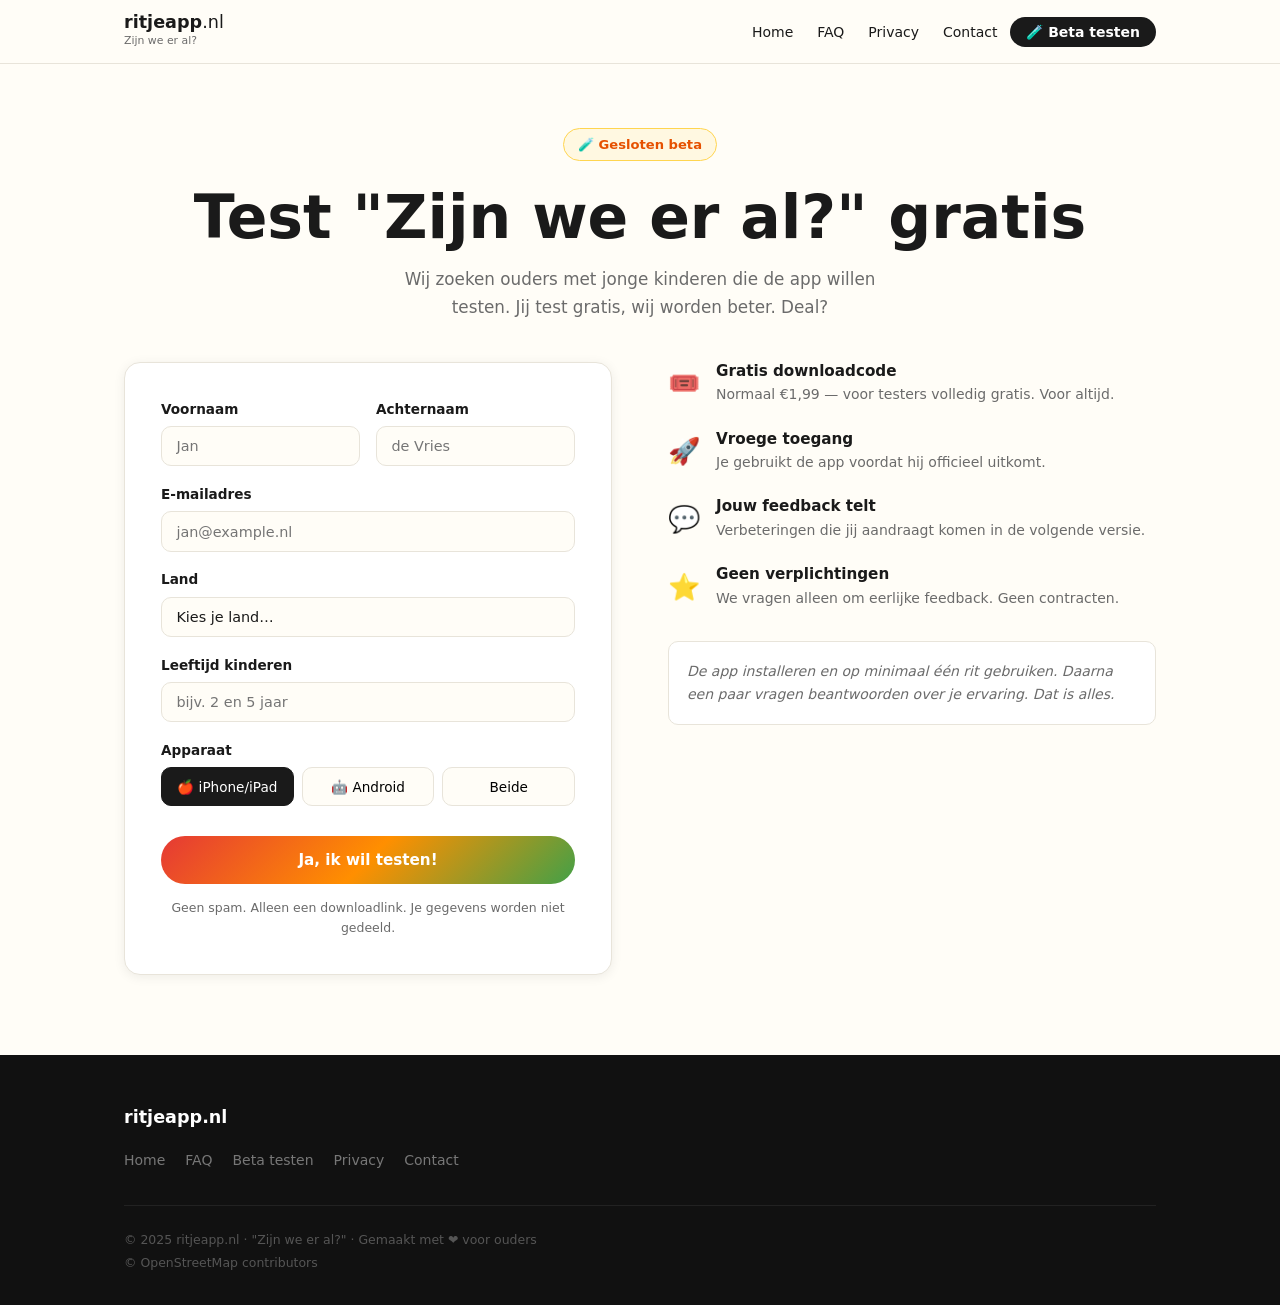
==== beta.html @ ab2a881f "Build complete website with all pages Co-Authored-By: Claude Sonnet 4.6 <noreply@anthropic.com>" ====
<!DOCTYPE html>
<html lang="nl">
<head>
  <meta charset="UTF-8" />
  <meta name="viewport" content="width=device-width, initial-scale=1.0" />
  <title>Beta testen — "Zijn we er al?" | ritjeapp.nl</title>
  <meta name="description" content='Meld je aan als betatester voor "Zijn we er al?" en test de app gratis.' />
  <link rel="canonical" href="https://www.ritjeapp.nl/beta.html" />
  <link rel="stylesheet" href="styles.css" />
</head>
<body>

<nav>
  <div class="nav-inner">
    <a href="index.html" class="nav-logo">
      <span class="logo-main">ritjeapp<span>.nl</span></span>
      <span class="logo-sub">Zijn we er al?</span>
    </a>
    <button class="nav-hamburger" id="hamburger" aria-label="Menu">
      <span></span><span></span><span></span>
    </button>
    <ul class="nav-links" id="nav-links">
      <li><a href="index.html">Home</a></li>
      <li><a href="faq.html">FAQ</a></li>
      <li><a href="privacy.html">Privacy</a></li>
      <li><a href="contact.html">Contact</a></li>
      <li><a href="beta.html" class="nav-cta">🧪 Beta testen</a></li>
    </ul>
  </div>
</nav>

<div class="beta-hero">
  <div class="container">
    <span class="badge">🧪 Gesloten beta</span>
    <h1>Test "Zijn we er al?" gratis</h1>
    <p style="color:var(--text-light);font-size:1.05rem;max-width:520px;margin:0.75rem auto 0;line-height:1.7;">Wij zoeken ouders met jonge kinderen die de app willen testen. Jij test gratis, wij worden beter. Deal?</p>
  </div>
</div>

<div class="container">
  <div class="beta-layout">

    <!-- FORM -->
    <div>
      <div class="beta-form-wrap" id="beta-form-wrap">
        <form id="beta-form" novalidate>
          <div style="display:grid;grid-template-columns:1fr 1fr;gap:1rem;">
            <div class="form-group">
              <label for="voornaam">Voornaam</label>
              <input type="text" id="voornaam" name="voornaam" required placeholder="Jan" />
            </div>
            <div class="form-group">
              <label for="achternaam">Achternaam</label>
              <input type="text" id="achternaam" name="achternaam" required placeholder="de Vries" />
            </div>
          </div>
          <div class="form-group">
            <label for="email">E-mailadres</label>
            <input type="email" id="email" name="email" required placeholder="jan@example.nl" />
          </div>
          <div class="form-group">
            <label for="land">Land</label>
            <select id="land" name="land">
              <option value="">Kies je land…</option>
              <option value="NL">🇳🇱 Nederland</option>
              <option value="DE">🇩🇪 Duitsland</option>
              <option value="GB">🇬🇧 Verenigd Koninkrijk</option>
              <option value="FR">🇫🇷 Frankrijk</option>
              <option value="ES">🇪🇸 Spanje</option>
              <option value="IT">🇮🇹 Italië</option>
              <option value="other">Anders</option>
            </select>
          </div>
          <div class="form-group">
            <label for="kinderen">Leeftijd kinderen</label>
            <input type="text" id="kinderen" name="kinderen" placeholder="bijv. 2 en 5 jaar" />
          </div>
          <div class="form-group">
            <label>Apparaat</label>
            <div class="device-buttons">
              <button type="button" class="device-btn active" data-value="ios">🍎 iPhone/iPad</button>
              <button type="button" class="device-btn" data-value="android">🤖 Android</button>
              <button type="button" class="device-btn" data-value="both">Beide</button>
            </div>
            <input type="hidden" id="device-input" name="device" value="ios" />
          </div>
          <button type="submit" class="btn-submit">Ja, ik wil testen!</button>
          <p class="form-disclaimer">Geen spam. Alleen een downloadlink. Je gegevens worden niet gedeeld.</p>
        </form>
      </div>

      <div class="beta-success" id="beta-success">
        <span class="success-icon">🎉</span>
        <h2>Aangemeld!</h2>
        <p>Je ontvangt een e-mail met je gratis downloadlink voor "Zijn we er al?" zodra je geselecteerd bent. Gemiddeld 1–3 dagen.</p>
      </div>
    </div>

    <!-- BENEFITS -->
    <div>
      <div class="beta-benefits">
        <div class="benefit-item">
          <span class="benefit-icon">🎟️</span>
          <div>
            <h3>Gratis downloadcode</h3>
            <p>Normaal €1,99 — voor testers volledig gratis. Voor altijd.</p>
          </div>
        </div>
        <div class="benefit-item">
          <span class="benefit-icon">🚀</span>
          <div>
            <h3>Vroege toegang</h3>
            <p>Je gebruikt de app voordat hij officieel uitkomt.</p>
          </div>
        </div>
        <div class="benefit-item">
          <span class="benefit-icon">💬</span>
          <div>
            <h3>Jouw feedback telt</h3>
            <p>Verbeteringen die jij aandraagt komen in de volgende versie.</p>
          </div>
        </div>
        <div class="benefit-item">
          <span class="benefit-icon">⭐</span>
          <div>
            <h3>Geen verplichtingen</h3>
            <p>We vragen alleen om eerlijke feedback. Geen contracten.</p>
          </div>
        </div>
      </div>
      <div class="beta-ask">
        De app installeren en op minimaal één rit gebruiken. Daarna een paar vragen beantwoorden over je ervaring. Dat is alles.
      </div>
    </div>

  </div>
</div>

<footer>
  <div class="footer-inner">
    <div class="footer-logo">ritjeapp.nl</div>
    <ul class="footer-links">
      <li><a href="index.html">Home</a></li>
      <li><a href="faq.html">FAQ</a></li>
      <li><a href="beta.html">Beta testen</a></li>
      <li><a href="privacy.html">Privacy</a></li>
      <li><a href="contact.html">Contact</a></li>
    </ul>
    <div class="footer-copy">
      <span>© 2025 ritjeapp.nl · "Zijn we er al?" · Gemaakt met ❤️ voor ouders</span>
      <span>© OpenStreetMap contributors</span>
    </div>
  </div>
</footer>

<script src="script.js"></script>
</body>
</html>
---- styles.css ----
:root {
  --red: #E53935;
  --green: #43A047;
  --orange: #FF8F00;
  --bg: #FFFDF7;
  --white: #ffffff;
  --text: #1a1a1a;
  --text-light: #6b6b6b;
  --border: #e8e4da;
  --shadow: 0 2px 12px rgba(0,0,0,0.07);
  --shadow-lg: 0 8px 32px rgba(0,0,0,0.12);
  --radius: 16px;
  --radius-sm: 10px;
  --nav-height: 64px;
  --max-width: 1080px;
  --gradient: linear-gradient(135deg, #E53935 0%, #FF8F00 50%, #43A047 100%);
}

*, *::before, *::after { box-sizing: border-box; margin: 0; padding: 0; }
html { scroll-behavior: smooth; }

body {
  font-family: -apple-system, BlinkMacSystemFont, 'Segoe UI', system-ui, sans-serif;
  background: var(--bg);
  color: var(--text);
  line-height: 1.6;
  font-size: 16px;
}

h1, h2, h3 { line-height: 1.2; font-weight: 800; }
h1 { font-size: clamp(2.25rem, 5vw, 3.75rem); }
h2 { font-size: clamp(1.6rem, 3vw, 2.25rem); }
h3 { font-size: 1.1rem; }

a { color: var(--green); text-decoration: none; }
a:hover { text-decoration: underline; }

.container { max-width: var(--max-width); margin: 0 auto; padding: 0 1.5rem; }

/* ── NAVIGATION ── */
nav {
  position: sticky; top: 0; z-index: 100;
  background: rgba(255,253,247,0.96);
  backdrop-filter: blur(12px);
  border-bottom: 1px solid var(--border);
  height: var(--nav-height);
}

.nav-inner {
  max-width: var(--max-width); margin: 0 auto; padding: 0 1.5rem;
  height: 100%; display: flex; align-items: center;
  justify-content: space-between; gap: 1.5rem;
}

.nav-logo { text-decoration: none; }
.nav-logo .logo-main { font-size: 1.1rem; font-weight: 800; color: var(--text); display: block; line-height: 1.1; }
.nav-logo .logo-main span { font-weight: 400; }
.nav-logo .logo-sub { font-size: 0.68rem; color: var(--text-light); display: block; }

.nav-links { display: flex; align-items: center; gap: 0.1rem; list-style: none; }
.nav-links a { color: var(--text); font-size: 0.875rem; padding: 0.45rem 0.7rem; border-radius: var(--radius-sm); transition: background 0.15s; text-decoration: none; white-space: nowrap; }
.nav-links a:hover { background: var(--border); }
.nav-cta { background: var(--text) !important; color: var(--white) !important; padding: 0.45rem 1rem !important; border-radius: 20px !important; font-weight: 600 !important; }
.nav-cta:hover { opacity: 0.85; background: var(--text) !important; }

.nav-hamburger { display: none; flex-direction: column; gap: 5px; cursor: pointer; padding: 0.5rem; background: none; border: none; }
.nav-hamburger span { display: block; width: 22px; height: 2px; background: var(--text); border-radius: 2px; transition: all 0.2s; }

@media (max-width: 720px) {
  .nav-hamburger { display: flex; }
  .nav-links {
    display: none; position: absolute; top: var(--nav-height); left: 0; right: 0;
    background: var(--white); border-bottom: 1px solid var(--border);
    padding: 1rem 1.5rem; flex-direction: column; align-items: flex-start;
    gap: 0.15rem; box-shadow: var(--shadow);
  }
  .nav-links.open { display: flex; }
  .nav-links a { width: 100%; padding: 0.7rem 1rem; }
}

/* ── FOOTER ── */
footer { background: #111; color: #aaa; padding: 3rem 0 2rem; }
.footer-inner { max-width: var(--max-width); margin: 0 auto; padding: 0 1.5rem; }
.footer-logo { font-size: 1.1rem; font-weight: 800; color: var(--white); margin-bottom: 1rem; }
.footer-links { display: flex; flex-wrap: wrap; gap: 0.4rem 1.25rem; list-style: none; margin-bottom: 2rem; }
.footer-links a { color: #777; font-size: 0.875rem; text-decoration: none; transition: color 0.15s; }
.footer-links a:hover { color: var(--white); }
.footer-copy { font-size: 0.78rem; color: #555; border-top: 1px solid #222; padding-top: 1.5rem; display: flex; flex-direction: column; gap: 0.2rem; }

/* ── BUTTONS ── */
.btn-primary {
  background: var(--text); color: var(--white);
  padding: 0.875rem 1.75rem; border-radius: 50px;
  font-weight: 700; font-size: 0.95rem; text-decoration: none;
  display: inline-flex; align-items: center; gap: 0.5rem;
  transition: transform 0.15s, box-shadow 0.15s;
  box-shadow: 0 4px 16px rgba(0,0,0,0.15);
}
.btn-primary:hover { transform: translateY(-1px); box-shadow: 0 6px 24px rgba(0,0,0,0.2); text-decoration: none; color: var(--white); }

.btn-secondary {
  background: var(--white); color: var(--text);
  padding: 0.875rem 1.75rem; border-radius: 50px;
  font-weight: 600; font-size: 0.95rem; text-decoration: none;
  border: 1.5px solid var(--border); display: inline-flex; align-items: center;
  gap: 0.5rem; transition: border-color 0.15s;
}
.btn-secondary:hover { border-color: var(--text); text-decoration: none; color: var(--text); }

/* ── HERO ── */
.hero { min-height: calc(100vh - var(--nav-height)); display: flex; align-items: center; padding: 4rem 0; }

.hero-inner {
  display: grid; grid-template-columns: 1fr auto;
  gap: 4rem; align-items: center;
}

.hero-content h1 { margin-bottom: 1.25rem; }

.hero-subline {
  font-size: 1.1rem; color: var(--text-light);
  margin-bottom: 2.5rem; max-width: 480px; line-height: 1.75;
}

.hero-buttons { display: flex; gap: 1rem; flex-wrap: wrap; margin-bottom: 1.25rem; }
.hero-meta { font-size: 0.82rem; color: var(--text-light); }

/* Phone mockup */
.phone-wrap { display: flex; justify-content: center; }

.phone {
  width: 175px; height: 330px;
  background: #1a1a1a; border-radius: 36px; padding: 12px;
  box-shadow: 0 0 0 2px #333, 0 24px 64px rgba(0,0,0,0.28);
  position: relative;
}
.phone::before {
  content: ''; position: absolute; top: 12px; left: 50%;
  transform: translateX(-50%);
  width: 38px; height: 5px; background: #333; border-radius: 3px; z-index: 2;
}

.phone-screen {
  width: 100%; height: 100%; background: var(--red);
  border-radius: 26px; position: relative; overflow: hidden;
}

.phone-fill {
  position: absolute; bottom: 0; left: 0; right: 0;
  background: var(--green); border-radius: 3px 3px 0 0;
  animation: fillup 3.5s ease-in-out infinite alternate;
}

.phone-car {
  position: absolute; left: 50%;
  transform: translateX(-50%);
  font-size: 1.4rem; line-height: 1; z-index: 2;
  filter: drop-shadow(0 2px 4px rgba(0,0,0,0.25));
  animation: carMove 3.5s ease-in-out infinite alternate;
}

@keyframes fillup { 0% { height: 18%; } 100% { height: 72%; } }
@keyframes carMove { 0% { bottom: calc(18% - 18px); } 100% { bottom: calc(72% - 18px); } }

@media (max-width: 720px) {
  .hero-inner { grid-template-columns: 1fr; text-align: center; gap: 2.5rem; }
  .hero-subline { margin: 0 auto 2.5rem; }
  .hero-buttons { justify-content: center; }
  .phone-wrap { order: -1; }
  .phone { width: 130px; height: 245px; }
}

/* ── HOW IT WORKS ── */
.how-section { background: var(--white); padding: 5rem 0; }

.section-label {
  font-size: 0.75rem; font-weight: 700; letter-spacing: 0.1em;
  text-transform: uppercase; color: var(--green); margin-bottom: 0.6rem;
}
.section-title { margin-bottom: 3rem; }

.steps { display: grid; grid-template-columns: repeat(3, 1fr); gap: 2.5rem; }

.step { display: flex; flex-direction: column; gap: 1rem; }
.step-number {
  width: 44px; height: 44px; border-radius: 50%;
  background: var(--gradient); color: white;
  font-size: 1.1rem; font-weight: 800;
  display: flex; align-items: center; justify-content: center; flex-shrink: 0;
}
.step h3 { font-size: 1.05rem; margin-bottom: 0.25rem; }
.step p { color: var(--text-light); font-size: 0.9rem; line-height: 1.65; }

@media (max-width: 700px) { .steps { grid-template-columns: 1fr; gap: 2rem; } }

/* ── FEATURES ── */
.features-section { padding: 5rem 0; }
.features-grid { display: grid; grid-template-columns: repeat(3, 1fr); gap: 1.25rem; }

.feature-card {
  background: var(--white); border-radius: var(--radius);
  padding: 1.625rem; border: 1px solid var(--border);
  transition: box-shadow 0.2s, transform 0.2s;
}
.feature-card:hover { box-shadow: var(--shadow-lg); transform: translateY(-2px); }
.feature-icon { font-size: 1.875rem; margin-bottom: 0.875rem; display: block; }
.feature-card h3 { margin-bottom: 0.4rem; font-size: 1rem; }
.feature-card p { color: var(--text-light); font-size: 0.875rem; line-height: 1.65; }

@media (max-width: 880px) { .features-grid { grid-template-columns: repeat(2, 1fr); } }
@media (max-width: 560px) { .features-grid { grid-template-columns: 1fr; } }

/* ── LANGUAGES ── */
.languages-section { background: var(--white); padding: 5rem 0; text-align: center; }
.lang-subtitle { color: var(--text-light); margin-bottom: 2.5rem; font-size: 0.95rem; }

.lang-grid {
  display: grid; grid-template-columns: repeat(3, 1fr);
  gap: 1rem; max-width: 640px; margin: 0 auto;
}
.lang-pill {
  background: var(--bg); border: 1px solid var(--border);
  border-radius: var(--radius-sm); padding: 1rem 0.75rem;
  display: flex; flex-direction: column; align-items: center; gap: 0.25rem;
}
.lang-pill .flag { font-size: 1.6rem; }
.lang-pill .lang-code { font-weight: 700; font-size: 0.8rem; }
.lang-pill .lang-phrase { font-size: 0.75rem; color: var(--text-light); font-style: italic; text-align: center; }

@media (max-width: 540px) { .lang-grid { grid-template-columns: repeat(2, 1fr); } }

/* ── DOWNLOAD ── */
.download-outer { padding: 0 1.5rem 5rem; }
.download-section {
  background: #111; color: var(--white);
  border-radius: 28px; padding: 4.5rem 2rem; text-align: center;
  max-width: var(--max-width); margin: 0 auto;
}
.download-section h2 { color: var(--white); margin-bottom: 0.75rem; }
.download-subtitle { color: #888; margin-bottom: 2.5rem; font-size: 1rem; }

.store-buttons { display: flex; gap: 1rem; justify-content: center; flex-wrap: wrap; margin-bottom: 1.5rem; }
.store-btn {
  background: rgba(255,255,255,0.08); color: var(--white);
  border: 1px solid rgba(255,255,255,0.15); border-radius: 14px;
  padding: 0.875rem 1.375rem;
  display: flex; align-items: center; gap: 0.75rem;
  text-decoration: none; transition: background 0.2s; font-weight: 500;
}
.store-btn:hover { background: rgba(255,255,255,0.15); text-decoration: none; color: var(--white); }
.store-btn .store-icon { font-size: 1.5rem; }
.store-btn .store-text { display: flex; flex-direction: column; align-items: flex-start; line-height: 1.2; }
.store-btn .store-label { font-size: 0.67rem; opacity: 0.6; text-transform: uppercase; letter-spacing: 0.04em; }
.store-btn .store-name { font-size: 0.95rem; font-weight: 700; }

.download-beta { font-size: 0.875rem; color: #888; margin-bottom: 2rem; }
.download-beta a { color: var(--white); text-decoration: underline; }
.download-small { font-size: 0.72rem; color: #444; }

/* ── FAQ ── */
.page-hero { padding: 4rem 0 2.5rem; }
.page-hero h1 { margin-bottom: 0.75rem; }
.page-hero p { color: var(--text-light); font-size: 1rem; }

.faq-body { padding-bottom: 5rem; }
.faq-category-title {
  font-size: 0.72rem; font-weight: 700; text-transform: uppercase;
  letter-spacing: 0.1em; color: var(--green); padding: 2rem 0 0.75rem;
}

details {
  border: 1px solid var(--border); border-radius: var(--radius-sm);
  background: var(--white); margin-bottom: 0.5rem; overflow: hidden;
}
details[open] { box-shadow: var(--shadow); }

summary {
  padding: 1.125rem 1.375rem; cursor: pointer;
  font-weight: 600; font-size: 0.9rem; list-style: none;
  display: flex; justify-content: space-between; align-items: center;
  gap: 1rem; user-select: none;
}
summary::-webkit-details-marker { display: none; }
summary::after { content: '+'; font-size: 1.25rem; font-weight: 300; color: var(--text-light); flex-shrink: 0; transition: transform 0.2s; }
details[open] summary::after { transform: rotate(45deg); }

.faq-answer {
  padding: 0 1.375rem 1.125rem; color: var(--text-light);
  font-size: 0.875rem; line-height: 1.75;
  border-top: 1px solid var(--border); padding-top: 0.875rem;
}

.faq-contact {
  text-align: center; padding: 2.5rem;
  background: var(--white); border-radius: var(--radius);
  border: 1px solid var(--border); margin-top: 3rem;
  color: var(--text-light); font-size: 0.9rem;
}
.faq-contact a { font-weight: 700; color: var(--text); }

/* ── BETA ── */
.beta-hero { padding: 4rem 0 2.5rem; text-align: center; }

.badge {
  display: inline-block; background: #FFF8E1; color: #E65100;
  border: 1px solid #FFD54F; border-radius: 20px;
  padding: 0.3rem 0.9rem; font-size: 0.82rem; font-weight: 700; margin-bottom: 1.25rem;
}

.beta-layout {
  display: grid; grid-template-columns: 1fr 1fr;
  gap: 3.5rem; padding-bottom: 5rem; align-items: start;
}

.beta-form-wrap {
  background: var(--white); border-radius: var(--radius);
  padding: 2.25rem; border: 1px solid var(--border); box-shadow: var(--shadow);
}

.form-group { margin-bottom: 1.1rem; }
label { display: block; font-weight: 600; font-size: 0.85rem; margin-bottom: 0.35rem; }

input, select, textarea {
  width: 100%; padding: 0.7rem 0.9rem;
  border: 1.5px solid var(--border); border-radius: var(--radius-sm);
  font-size: 0.9rem; font-family: inherit; background: var(--bg);
  color: var(--text); transition: border-color 0.15s; appearance: none;
}
input:focus, select:focus { outline: none; border-color: var(--green); }

.device-buttons { display: flex; gap: 0.5rem; }
.device-btn {
  flex: 1; padding: 0.65rem 0.5rem;
  border: 1.5px solid var(--border); border-radius: var(--radius-sm);
  background: var(--bg); cursor: pointer; font-size: 0.85rem;
  font-family: inherit; font-weight: 500; text-align: center; transition: all 0.15s;
}
.device-btn.active { background: var(--text); color: var(--white); border-color: var(--text); }

.btn-submit {
  width: 100%; padding: 0.95rem; background: var(--gradient);
  color: var(--white); border: none; border-radius: 50px;
  font-size: 0.95rem; font-weight: 700; cursor: pointer;
  margin-top: 0.75rem; transition: opacity 0.2s, transform 0.15s; font-family: inherit;
}
.btn-submit:hover { opacity: 0.9; transform: translateY(-1px); }

.form-disclaimer { font-size: 0.78rem; color: var(--text-light); text-align: center; margin-top: 0.875rem; }

.beta-success { display: none; text-align: center; padding: 2.5rem 1rem; }
.success-icon { font-size: 3.5rem; margin-bottom: 1rem; display: block; }
.beta-success h2 { margin-bottom: 0.75rem; }
.beta-success p { color: var(--text-light); font-size: 0.95rem; }

.beta-benefits { display: flex; flex-direction: column; gap: 1.5rem; }
.benefit-item { display: flex; gap: 1rem; align-items: flex-start; }
.benefit-icon { font-size: 1.625rem; flex-shrink: 0; margin-top: 0.1rem; }
.benefit-item h3 { font-size: 0.95rem; margin-bottom: 0.2rem; }
.benefit-item p { font-size: 0.875rem; color: var(--text-light); line-height: 1.6; }

.beta-ask {
  margin-top: 2rem; padding: 1.125rem;
  background: var(--white); border-radius: var(--radius-sm);
  border: 1px solid var(--border); font-size: 0.875rem;
  color: var(--text-light); font-style: italic; line-height: 1.65;
}

@media (max-width: 720px) { .beta-layout { grid-template-columns: 1fr; gap: 2rem; } }

/* ── PRIVACY ── */
.privacy-hero { padding: 4rem 0 2rem; text-align: center; }

.lang-switcher {
  display: flex; gap: 0.5rem; justify-content: center;
  flex-wrap: wrap; margin: 1.5rem 0 2.5rem;
}
.lang-btn {
  padding: 0.4rem 0.875rem; border: 1.5px solid var(--border);
  border-radius: 20px; background: var(--white); cursor: pointer;
  font-size: 0.875rem; font-family: inherit; transition: all 0.15s;
  display: flex; align-items: center; gap: 0.35rem;
}
.lang-btn.active { background: var(--text); color: var(--white); border-color: var(--text); }

.privacy-content-section { display: none; max-width: 700px; margin: 0 auto; padding-bottom: 5rem; }
.privacy-content-section.active { display: block; }

.privacy-notice {
  background: #E8F5E9; border: 1px solid #A5D6A7; border-radius: var(--radius-sm);
  padding: 1.125rem 1.375rem; margin-bottom: 2.5rem;
  font-size: 0.9rem; color: #2E7D32; display: flex; gap: 0.625rem; align-items: flex-start;
}

.privacy-section { margin-bottom: 2rem; }
.privacy-section h3 { margin-bottom: 0.625rem; font-size: 1rem; }
.privacy-section p { color: var(--text-light); font-size: 0.9rem; line-height: 1.75; }
.privacy-section a { color: var(--green); }

.privacy-updated { font-size: 0.8rem; color: #aaa; margin-top: 2.5rem; }

/* ── CONTACT ── */
.contact-wrap {
  min-height: calc(100vh - var(--nav-height) - 180px);
  display: flex; align-items: center; justify-content: center; padding: 4rem 1.5rem;
}
.contact-card {
  background: var(--white); border-radius: var(--radius);
  padding: 3.5rem 3rem; text-align: center;
  border: 1px solid var(--border); box-shadow: var(--shadow);
  max-width: 440px; width: 100%;
}
.contact-icon { font-size: 2.75rem; margin-bottom: 1.375rem; display: block; }
.contact-card h1 { font-size: 1.875rem; margin-bottom: 0.875rem; }
.contact-card > p { color: var(--text-light); margin-bottom: 1.5rem; font-size: 0.95rem; }
.contact-email-btn {
  display: inline-block; background: var(--gradient); color: var(--white);
  padding: 0.875rem 2rem; border-radius: 50px; font-weight: 700;
  font-size: 0.95rem; text-decoration: none; margin-bottom: 1rem; transition: opacity 0.2s;
}
.contact-email-btn:hover { opacity: 0.88; text-decoration: none; color: var(--white); }
.contact-response { font-size: 0.82rem; color: var(--text-light); }
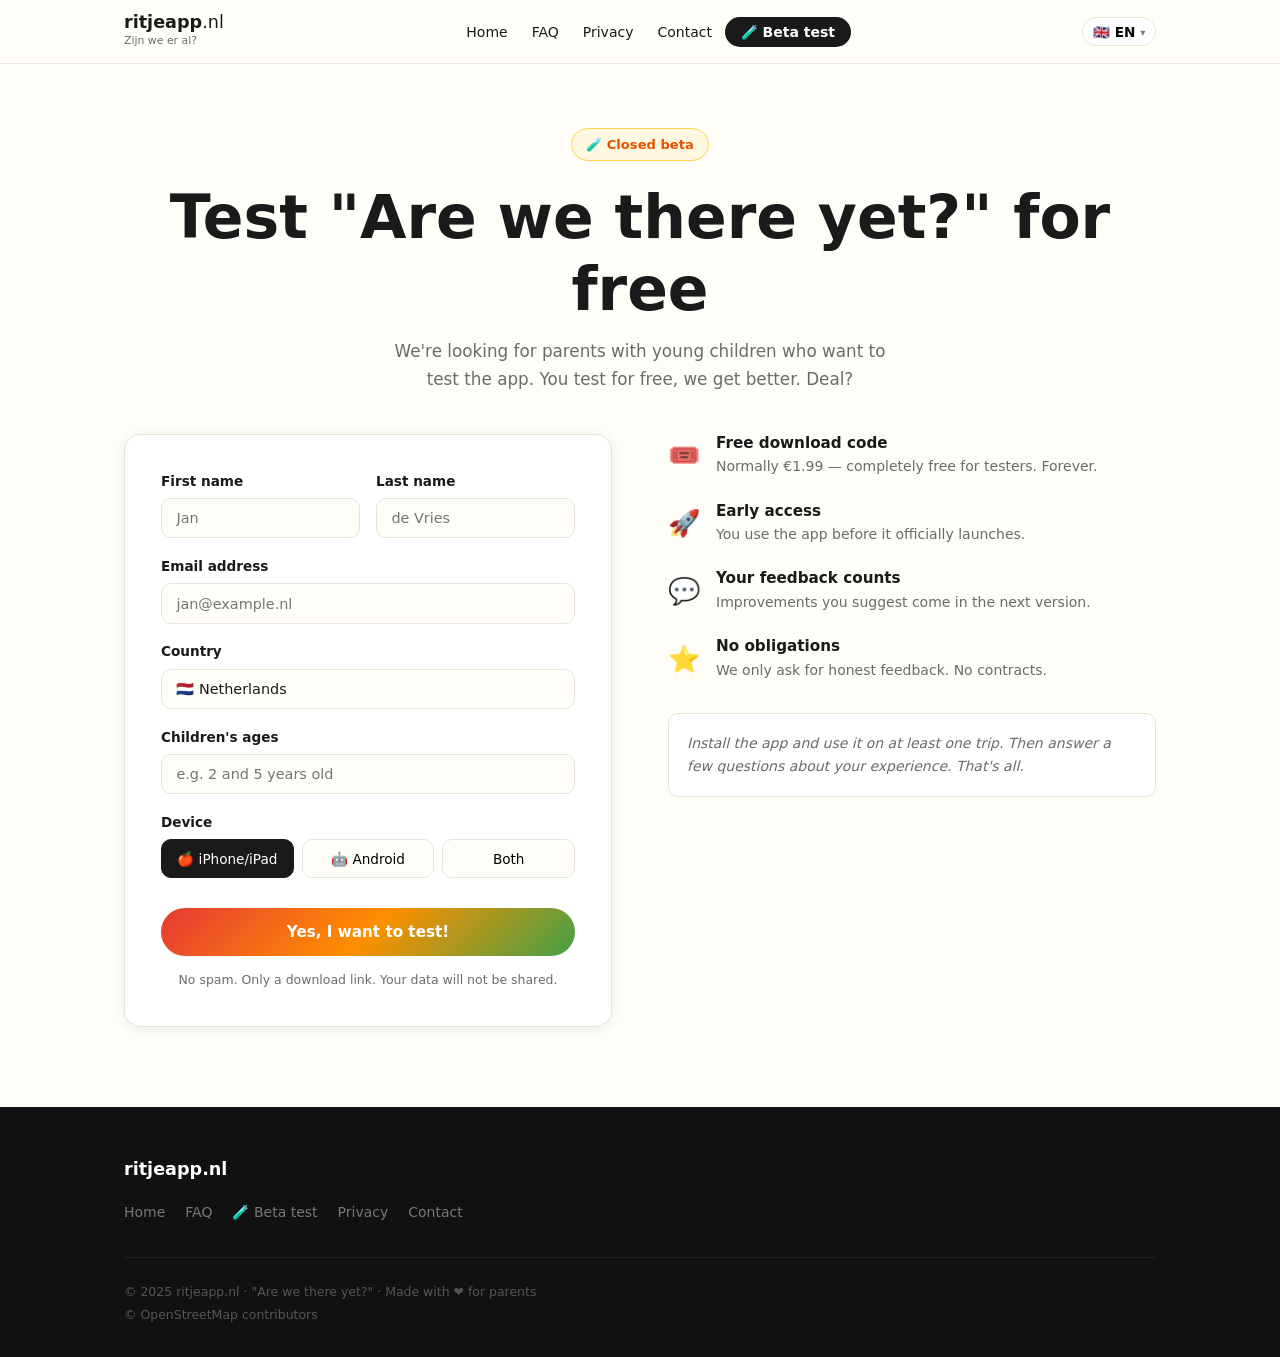
==== commit deef22c6: "Add full i18n: 6 languages, browser detection, nav language picker Co-Authored-By: Claude Sonnet 4.6" ====
--- a/beta.html
+++ b/beta.html
@@ -1,138 +1,97 @@
 <!DOCTYPE html>
 <html lang="nl">
 <head>
-  <meta charset="UTF-8" />
-  <meta name="viewport" content="width=device-width, initial-scale=1.0" />
+  <meta charset="UTF-8" /><meta name="viewport" content="width=device-width, initial-scale=1.0" />
   <title>Beta testen — "Zijn we er al?" | ritjeapp.nl</title>
   <meta name="description" content='Meld je aan als betatester voor "Zijn we er al?" en test de app gratis.' />
   <link rel="canonical" href="https://www.ritjeapp.nl/beta.html" />
   <link rel="stylesheet" href="styles.css" />
 </head>
 <body>
-
 <nav>
   <div class="nav-inner">
-    <a href="index.html" class="nav-logo">
-      <span class="logo-main">ritjeapp<span>.nl</span></span>
-      <span class="logo-sub">Zijn we er al?</span>
-    </a>
-    <button class="nav-hamburger" id="hamburger" aria-label="Menu">
-      <span></span><span></span><span></span>
-    </button>
+    <a href="index.html" class="nav-logo"><span class="logo-main">ritjeapp<span>.nl</span></span><span class="logo-sub">Zijn we er al?</span></a>
+    <button class="nav-hamburger" id="hamburger" aria-label="Menu"><span></span><span></span><span></span></button>
     <ul class="nav-links" id="nav-links">
-      <li><a href="index.html">Home</a></li>
-      <li><a href="faq.html">FAQ</a></li>
-      <li><a href="privacy.html">Privacy</a></li>
-      <li><a href="contact.html">Contact</a></li>
-      <li><a href="beta.html" class="nav-cta">🧪 Beta testen</a></li>
+      <li><a href="index.html" data-i18n="nav.home">Home</a></li>
+      <li><a href="faq.html" data-i18n="nav.faq">FAQ</a></li>
+      <li><a href="privacy.html" data-i18n="nav.privacy">Privacy</a></li>
+      <li><a href="contact.html" data-i18n="nav.contact">Contact</a></li>
+      <li><a href="beta.html" class="nav-cta" data-i18n="nav.beta">🧪 Beta testen</a></li>
     </ul>
+    <div id="lang-picker">
+      <button id="lp-toggle" aria-label="Language"><span id="lp-flag">🇳🇱</span> <span id="lp-code">NL</span> <span class="lp-arrow">▾</span></button>
+      <div id="lp-dropdown">
+        <button class="lp-btn active" data-lang="nl">🇳🇱 NL</button>
+        <button class="lp-btn" data-lang="en">🇬🇧 EN</button>
+        <button class="lp-btn" data-lang="de">🇩🇪 DE</button>
+        <button class="lp-btn" data-lang="fr">🇫🇷 FR</button>
+        <button class="lp-btn" data-lang="es">🇪🇸 ES</button>
+        <button class="lp-btn" data-lang="it">🇮🇹 IT</button>
+      </div>
+    </div>
   </div>
 </nav>
 
 <div class="beta-hero">
   <div class="container">
-    <span class="badge">🧪 Gesloten beta</span>
-    <h1>Test "Zijn we er al?" gratis</h1>
-    <p style="color:var(--text-light);font-size:1.05rem;max-width:520px;margin:0.75rem auto 0;line-height:1.7;">Wij zoeken ouders met jonge kinderen die de app willen testen. Jij test gratis, wij worden beter. Deal?</p>
+    <span class="badge" data-i18n="beta.badge">🧪 Gesloten beta</span>
+    <h1 data-i18n="beta.title">Test "Zijn we er al?" gratis</h1>
+    <p style="color:var(--text-light);font-size:1.05rem;max-width:520px;margin:0.75rem auto 0;line-height:1.7;" data-i18n="beta.subline">Wij zoeken ouders met jonge kinderen die de app willen testen. Jij test gratis, wij worden beter. Deal?</p>
   </div>
 </div>
 
 <div class="container">
   <div class="beta-layout">
-
-    <!-- FORM -->
     <div>
       <div class="beta-form-wrap" id="beta-form-wrap">
         <form id="beta-form" novalidate>
           <div style="display:grid;grid-template-columns:1fr 1fr;gap:1rem;">
-            <div class="form-group">
-              <label for="voornaam">Voornaam</label>
-              <input type="text" id="voornaam" name="voornaam" required placeholder="Jan" />
-            </div>
-            <div class="form-group">
-              <label for="achternaam">Achternaam</label>
-              <input type="text" id="achternaam" name="achternaam" required placeholder="de Vries" />
-            </div>
+            <div class="form-group"><label for="voornaam" data-i18n="beta.l.firstname">Voornaam</label><input type="text" id="voornaam" name="voornaam" required placeholder="Jan" /></div>
+            <div class="form-group"><label for="achternaam" data-i18n="beta.l.lastname">Achternaam</label><input type="text" id="achternaam" name="achternaam" required placeholder="de Vries" /></div>
           </div>
+          <div class="form-group"><label for="email" data-i18n="beta.l.email">E-mailadres</label><input type="email" id="email" name="email" required placeholder="jan@example.nl" /></div>
           <div class="form-group">
-            <label for="email">E-mailadres</label>
-            <input type="email" id="email" name="email" required placeholder="jan@example.nl" />
-          </div>
-          <div class="form-group">
-            <label for="land">Land</label>
+            <label for="land" data-i18n="beta.l.country">Land</label>
             <select id="land" name="land">
-              <option value="">Kies je land…</option>
-              <option value="NL">🇳🇱 Nederland</option>
-              <option value="DE">🇩🇪 Duitsland</option>
-              <option value="GB">🇬🇧 Verenigd Koninkrijk</option>
-              <option value="FR">🇫🇷 Frankrijk</option>
-              <option value="ES">🇪🇸 Spanje</option>
-              <option value="IT">🇮🇹 Italië</option>
-              <option value="other">Anders</option>
+              <option value="NL" data-i18n="beta.opt.nl">🇳🇱 Nederland</option>
+              <option value="DE" data-i18n="beta.opt.de">🇩🇪 Duitsland</option>
+              <option value="GB" data-i18n="beta.opt.gb">🇬🇧 Verenigd Koninkrijk</option>
+              <option value="FR" data-i18n="beta.opt.fr">🇫🇷 Frankrijk</option>
+              <option value="ES" data-i18n="beta.opt.es">🇪🇸 Spanje</option>
+              <option value="IT" data-i18n="beta.opt.it">🇮🇹 Italië</option>
+              <option value="other" data-i18n="beta.opt.other">Anders</option>
             </select>
           </div>
+          <div class="form-group"><label for="kinderen" data-i18n="beta.l.kids">Leeftijd kinderen</label><input type="text" id="kinderen" name="kinderen" data-i18n-ph="beta.kids.ph" placeholder="bijv. 2 en 5 jaar" /></div>
           <div class="form-group">
-            <label for="kinderen">Leeftijd kinderen</label>
-            <input type="text" id="kinderen" name="kinderen" placeholder="bijv. 2 en 5 jaar" />
-          </div>
-          <div class="form-group">
-            <label>Apparaat</label>
+            <label data-i18n="beta.l.device">Apparaat</label>
             <div class="device-buttons">
-              <button type="button" class="device-btn active" data-value="ios">🍎 iPhone/iPad</button>
-              <button type="button" class="device-btn" data-value="android">🤖 Android</button>
-              <button type="button" class="device-btn" data-value="both">Beide</button>
+              <button type="button" class="device-btn active" data-value="ios" data-i18n="beta.dev.ios">🍎 iPhone/iPad</button>
+              <button type="button" class="device-btn" data-value="android" data-i18n="beta.dev.android">🤖 Android</button>
+              <button type="button" class="device-btn" data-value="both" data-i18n="beta.dev.both">Beide</button>
             </div>
             <input type="hidden" id="device-input" name="device" value="ios" />
           </div>
-          <button type="submit" class="btn-submit">Ja, ik wil testen!</button>
-          <p class="form-disclaimer">Geen spam. Alleen een downloadlink. Je gegevens worden niet gedeeld.</p>
+          <button type="submit" class="btn-submit" data-i18n="beta.submit">Ja, ik wil testen!</button>
+          <p class="form-disclaimer" data-i18n="beta.disclaimer">Geen spam. Alleen een downloadlink. Je gegevens worden niet gedeeld.</p>
         </form>
       </div>
-
       <div class="beta-success" id="beta-success">
         <span class="success-icon">🎉</span>
-        <h2>Aangemeld!</h2>
-        <p>Je ontvangt een e-mail met je gratis downloadlink voor "Zijn we er al?" zodra je geselecteerd bent. Gemiddeld 1–3 dagen.</p>
+        <h2 data-i18n="beta.ok.title">Aangemeld!</h2>
+        <p data-i18n="beta.ok.text">Je ontvangt een e-mail met je gratis downloadlink voor "Zijn we er al?" zodra je geselecteerd bent. Gemiddeld 1–3 dagen.</p>
       </div>
     </div>
-
-    <!-- BENEFITS -->
     <div>
       <div class="beta-benefits">
-        <div class="benefit-item">
-          <span class="benefit-icon">🎟️</span>
-          <div>
-            <h3>Gratis downloadcode</h3>
-            <p>Normaal €1,99 — voor testers volledig gratis. Voor altijd.</p>
-          </div>
-        </div>
-        <div class="benefit-item">
-          <span class="benefit-icon">🚀</span>
-          <div>
-            <h3>Vroege toegang</h3>
-            <p>Je gebruikt de app voordat hij officieel uitkomt.</p>
-          </div>
-        </div>
-        <div class="benefit-item">
-          <span class="benefit-icon">💬</span>
-          <div>
-            <h3>Jouw feedback telt</h3>
-            <p>Verbeteringen die jij aandraagt komen in de volgende versie.</p>
-          </div>
-        </div>
-        <div class="benefit-item">
-          <span class="benefit-icon">⭐</span>
-          <div>
-            <h3>Geen verplichtingen</h3>
-            <p>We vragen alleen om eerlijke feedback. Geen contracten.</p>
-          </div>
-        </div>
+        <div class="benefit-item"><span class="benefit-icon">🎟️</span><div><h3 data-i18n="beta.b1.title">Gratis downloadcode</h3><p data-i18n="beta.b1.text">Normaal €1,99 — voor testers volledig gratis. Voor altijd.</p></div></div>
+        <div class="benefit-item"><span class="benefit-icon">🚀</span><div><h3 data-i18n="beta.b2.title">Vroege toegang</h3><p data-i18n="beta.b2.text">Je gebruikt de app voordat hij officieel uitkomt.</p></div></div>
+        <div class="benefit-item"><span class="benefit-icon">💬</span><div><h3 data-i18n="beta.b3.title">Jouw feedback telt</h3><p data-i18n="beta.b3.text">Verbeteringen die jij aandraagt komen in de volgende versie.</p></div></div>
+        <div class="benefit-item"><span class="benefit-icon">⭐</span><div><h3 data-i18n="beta.b4.title">Geen verplichtingen</h3><p data-i18n="beta.b4.text">We vragen alleen om eerlijke feedback. Geen contracten.</p></div></div>
       </div>
-      <div class="beta-ask">
-        De app installeren en op minimaal één rit gebruiken. Daarna een paar vragen beantwoorden over je ervaring. Dat is alles.
-      </div>
+      <div class="beta-ask" data-i18n="beta.ask">De app installeren en op minimaal één rit gebruiken. Daarna een paar vragen beantwoorden over je ervaring. Dat is alles.</div>
     </div>
-
   </div>
 </div>
 
@@ -140,19 +99,15 @@
   <div class="footer-inner">
     <div class="footer-logo">ritjeapp.nl</div>
     <ul class="footer-links">
-      <li><a href="index.html">Home</a></li>
-      <li><a href="faq.html">FAQ</a></li>
-      <li><a href="beta.html">Beta testen</a></li>
-      <li><a href="privacy.html">Privacy</a></li>
-      <li><a href="contact.html">Contact</a></li>
+      <li><a href="index.html" data-i18n="nav.home">Home</a></li>
+      <li><a href="faq.html" data-i18n="nav.faq">FAQ</a></li>
+      <li><a href="beta.html" data-i18n="nav.beta">🧪 Beta testen</a></li>
+      <li><a href="privacy.html" data-i18n="nav.privacy">Privacy</a></li>
+      <li><a href="contact.html" data-i18n="nav.contact">Contact</a></li>
     </ul>
-    <div class="footer-copy">
-      <span>© 2025 ritjeapp.nl · "Zijn we er al?" · Gemaakt met ❤️ voor ouders</span>
-      <span>© OpenStreetMap contributors</span>
-    </div>
+    <div class="footer-copy"><span data-i18n="footer.copy">© 2025 ritjeapp.nl · "Zijn we er al?" · Gemaakt met ❤️ voor ouders</span><span>© OpenStreetMap contributors</span></div>
   </div>
 </footer>
-
-<script src="script.js"></script>
+<script src="translations.js"></script><script src="script.js"></script>
 </body>
 </html>
--- a/styles.css
+++ b/styles.css
@@ -398,6 +398,34 @@
 
 .privacy-updated { font-size: 0.8rem; color: #aaa; margin-top: 2.5rem; }
 
+/* ── LANG PICKER ── */
+#lang-picker { position: relative; }
+#lp-toggle {
+  display: flex; align-items: center; gap: 0.3rem;
+  padding: 0.35rem 0.6rem; border: 1.5px solid var(--border);
+  border-radius: 20px; background: var(--white); cursor: pointer;
+  font-size: 0.85rem; font-family: inherit; font-weight: 600;
+  transition: border-color 0.15s;
+}
+#lp-toggle:hover { border-color: var(--text); }
+.lp-arrow { font-size: 0.65rem; opacity: 0.5; }
+#lp-dropdown {
+  display: none; position: absolute; top: calc(100% + 8px); right: 0;
+  background: var(--white); border: 1px solid var(--border);
+  border-radius: var(--radius-sm); box-shadow: var(--shadow-lg);
+  padding: 0.4rem; z-index: 200; min-width: 90px;
+}
+#lp-dropdown.open { display: block; }
+.lp-btn {
+  display: flex; align-items: center; gap: 0.4rem;
+  width: 100%; padding: 0.45rem 0.7rem; border: none;
+  background: none; cursor: pointer; font-size: 0.85rem;
+  font-family: inherit; border-radius: 6px; white-space: nowrap;
+  transition: background 0.12s;
+}
+.lp-btn:hover { background: var(--bg); }
+.lp-btn.active { font-weight: 700; }
+
 /* ── CONTACT ── */
 .contact-wrap {
   min-height: calc(100vh - var(--nav-height) - 180px);
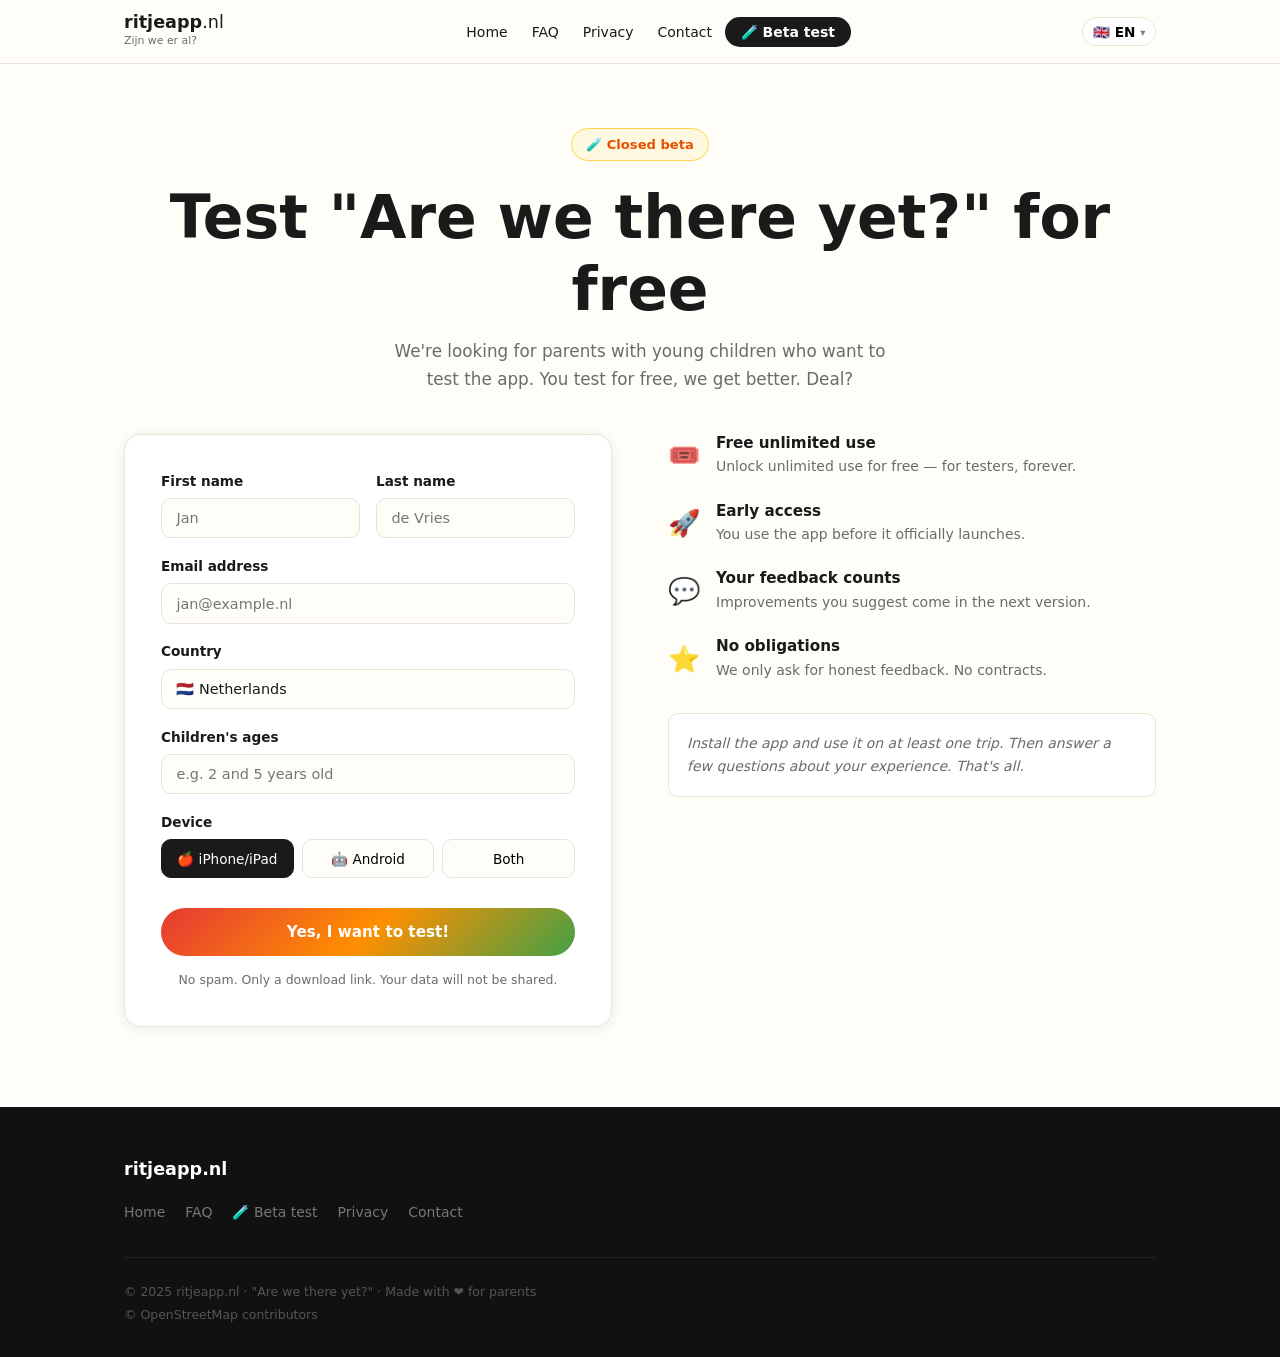
==== commit 483483b3: "Update pricing copy for freemium model, add non-car use cases section Site still described the old o" ====
--- a/beta.html
+++ b/beta.html
@@ -5,9 +5,18 @@
   <title>Beta testen — "Zijn we er al?" | ritjeapp.nl</title>
   <meta name="description" content='Meld je aan als betatester voor "Zijn we er al?" en test de app gratis.' />
   <link rel="canonical" href="https://www.ritjeapp.nl/beta.html" />
+  <meta property="og:title" content='Beta testen — "Zijn we er al?"' />
+  <meta property="og:description" content='Meld je aan als betatester voor "Zijn we er al?" en test de app gratis.' />
+  <meta property="og:url" content="https://www.ritjeapp.nl/beta.html" />
+  <meta property="og:type" content="website" />
+  <meta property="og:image" content="https://www.ritjeapp.nl/social.png" />
+  <meta name="twitter:card" content="summary_large_image" />
+  <link rel="icon" type="image/svg+xml" href="favicon.svg" />
+  <link rel="icon" type="image/png" href="favicon.png" />
+  <link rel="apple-touch-icon" href="favicon.png" />
   <link rel="stylesheet" href="styles.css" />
 </head>
-<body>
+<body data-page="beta">
 <nav>
   <div class="nav-inner">
     <a href="index.html" class="nav-logo"><span class="logo-main">ritjeapp<span>.nl</span></span><span class="logo-sub">Zijn we er al?</span></a>
@@ -85,7 +94,7 @@
     </div>
     <div>
       <div class="beta-benefits">
-        <div class="benefit-item"><span class="benefit-icon">🎟️</span><div><h3 data-i18n="beta.b1.title">Gratis downloadcode</h3><p data-i18n="beta.b1.text">Normaal €1,99 — voor testers volledig gratis. Voor altijd.</p></div></div>
+        <div class="benefit-item"><span class="benefit-icon">🎟️</span><div><h3 data-i18n="beta.b1.title">Gratis onbeperkt gebruik</h3><p data-i18n="beta.b1.text">Ontgrendel onbeperkt gebruik gratis — voor testers, voor altijd.</p></div></div>
         <div class="benefit-item"><span class="benefit-icon">🚀</span><div><h3 data-i18n="beta.b2.title">Vroege toegang</h3><p data-i18n="beta.b2.text">Je gebruikt de app voordat hij officieel uitkomt.</p></div></div>
         <div class="benefit-item"><span class="benefit-icon">💬</span><div><h3 data-i18n="beta.b3.title">Jouw feedback telt</h3><p data-i18n="beta.b3.text">Verbeteringen die jij aandraagt komen in de volgende versie.</p></div></div>
         <div class="benefit-item"><span class="benefit-icon">⭐</span><div><h3 data-i18n="beta.b4.title">Geen verplichtingen</h3><p data-i18n="beta.b4.text">We vragen alleen om eerlijke feedback. Geen contracten.</p></div></div>
--- a/styles.css
+++ b/styles.css
@@ -253,6 +253,13 @@
 .store-btn .store-label { font-size: 0.67rem; opacity: 0.6; text-transform: uppercase; letter-spacing: 0.04em; }
 .store-btn .store-name { font-size: 0.95rem; font-weight: 700; }
 
+.free-badge { display: inline-block; background: #22c55e; color: #fff; font-size: 0.78rem; font-weight: 700; padding: 0.3rem 0.9rem; border-radius: 99px; margin-bottom: 1.25rem; letter-spacing: 0.03em; }
+.qr-section { display: flex; align-items: center; gap: 1.25rem; justify-content: center; margin-top: 2rem; padding-top: 2rem; border-top: 1px solid rgba(255,255,255,0.08); }
+.qr-wrap svg { display: block; width: 96px; height: 96px; border-radius: 8px; background: #fff; padding: 6px; box-sizing: content-box; }
+.qr-text { text-align: left; }
+.qr-title { color: var(--white); font-weight: 600; font-size: 0.95rem; margin: 0 0 0.25rem; }
+.qr-sub { color: #888; font-size: 0.8rem; margin: 0; }
+@media (max-width: 540px) { .qr-section { display: none; } }
 .download-beta { font-size: 0.875rem; color: #888; margin-bottom: 2rem; }
 .download-beta a { color: var(--white); text-decoration: underline; }
 .download-small { font-size: 0.72rem; color: #444; }
@@ -447,3 +454,18 @@
 }
 .contact-email-btn:hover { opacity: 0.88; text-decoration: none; color: var(--white); }
 .contact-response { font-size: 0.82rem; color: var(--text-light); }
+
+.contact-success-state {
+  display: none;
+  text-align: center;
+  padding: 2rem 0 1rem;
+  animation: fadeUp 0.4s ease;
+}
+.contact-success-state .success-icon { font-size: 3rem; display: block; margin-bottom: 1rem; }
+.contact-success-state h2 { margin-bottom: 0.5rem; }
+.contact-success-state p { color: var(--text-light); font-size: 0.95rem; }
+
+@keyframes fadeUp {
+  from { opacity: 0; transform: translateY(12px); }
+  to   { opacity: 1; transform: translateY(0); }
+}
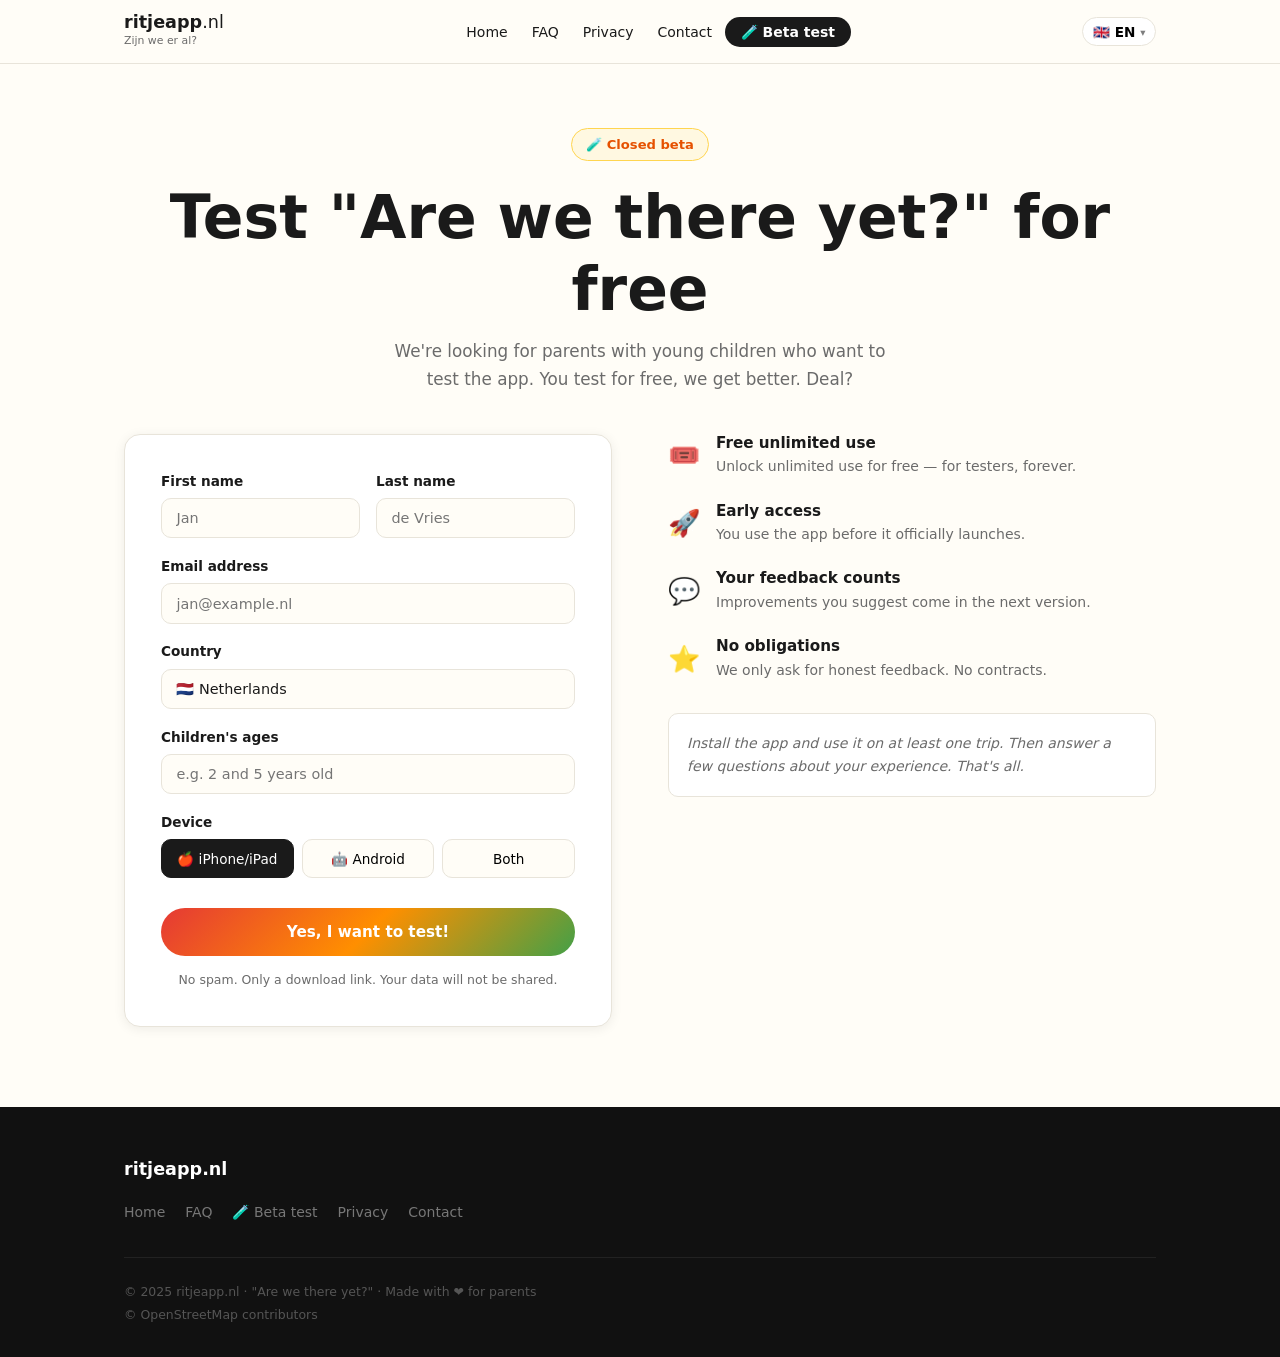
==== commit 723477c0: "Add Azure Application Insights for website visitor analytics The Static Web App's built-in metrics o" ====
--- a/beta.html
+++ b/beta.html
@@ -1,6 +1,7 @@
 <!DOCTYPE html>
 <html lang="nl">
 <head>
+  <script src="analytics.js"></script>
   <meta charset="UTF-8" /><meta name="viewport" content="width=device-width, initial-scale=1.0" />
   <title>Beta testen — "Zijn we er al?" | ritjeapp.nl</title>
   <meta name="description" content='Meld je aan als betatester voor "Zijn we er al?" en test de app gratis.' />
